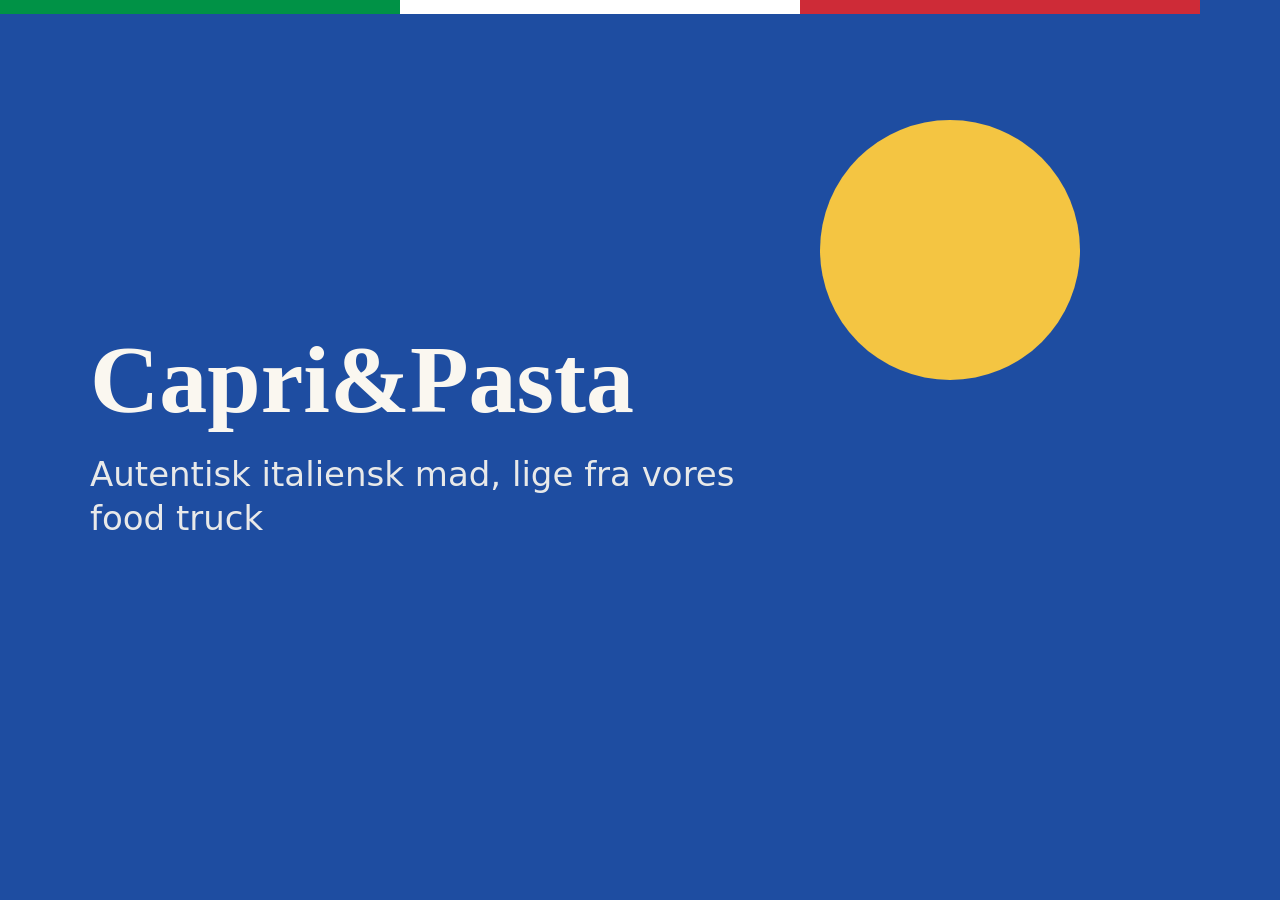
==== tools/og-template.html @ efeabfff "feat: add Open Graph sharing image and its template Co-Authored-By: Claude Fable 5.1 <noreply@anthro" ====
<!DOCTYPE html>
<html lang="da">
<head>
<meta charset="utf-8">
<title>og-image template (screenshot the viewport at 1200x630)</title>
<style>
  html, body { margin: 0; }
  body { position: relative; width: 1200px; height: 630px; overflow: hidden; background: #1e4da1; color: #faf7f0; font-family: Georgia, "Times New Roman", serif; }
  .bar { position: absolute; top: 0; left: 0; right: 0; height: 14px; background: linear-gradient(90deg, #009246 0 33.33%, #fff 33.33% 66.66%, #ce2b37 66.66% 100%); }
  .lemon { position: absolute; right: 120px; top: 120px; width: 260px; height: 260px; border-radius: 50%; background: #f4c542; }
  .wrap { position: absolute; left: 90px; bottom: 90px; max-width: 700px; }
  .name { margin: 0 0 24px; font-size: 96px; font-weight: 700; line-height: 1; }
  .tag { margin: 0; font-family: system-ui, -apple-system, "Segoe UI", Roboto, sans-serif; font-size: 34px; line-height: 1.3; opacity: 0.92; }
</style>
</head>
<body>
  <div class="bar"></div>
  <div class="lemon"></div>
  <div class="wrap">
    <p class="name">Capri&amp;Pasta</p>
    <p class="tag">Autentisk italiensk mad, lige fra vores food truck</p>
  </div>
</body>
</html>
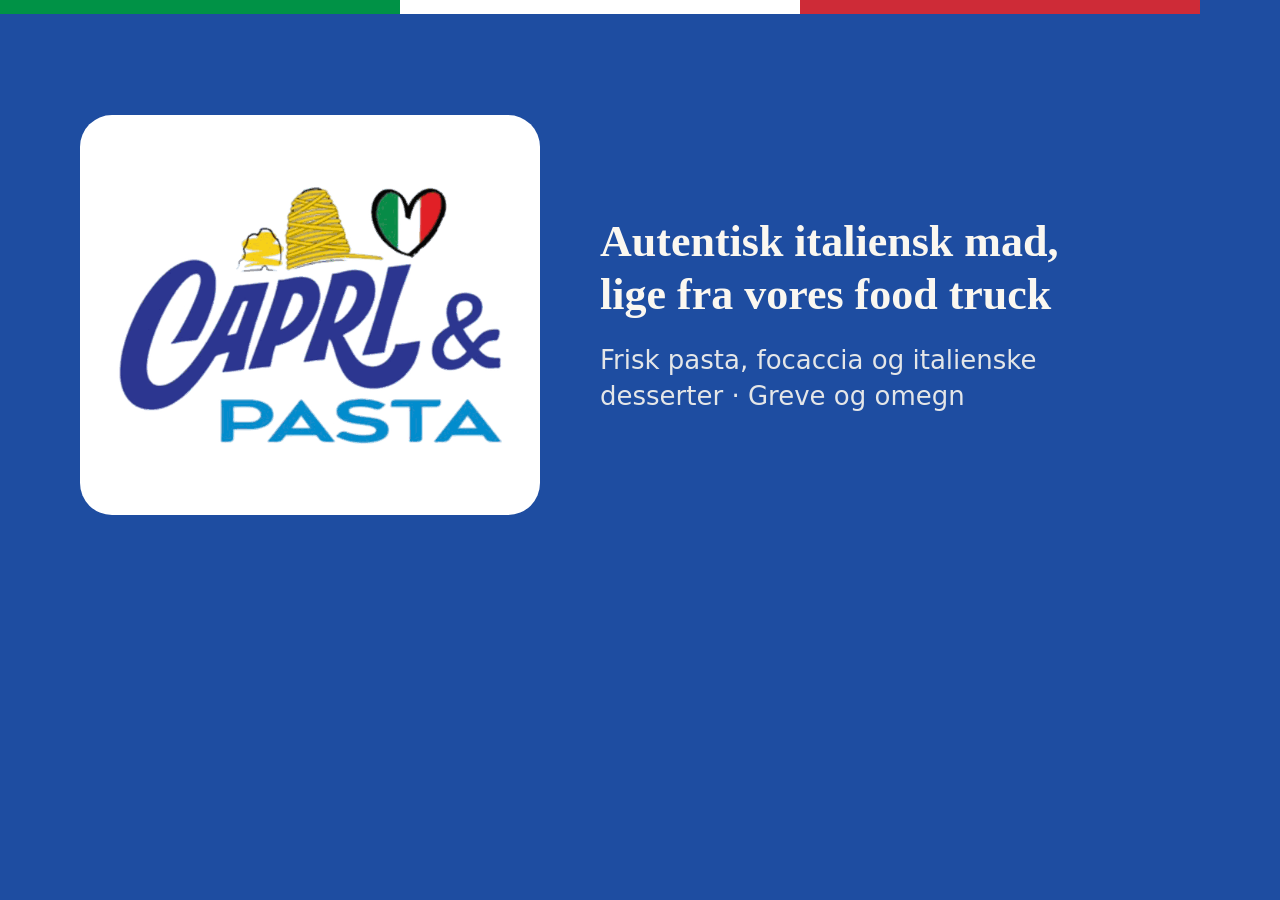
==== commit 746aca55: "feat: use the real Capri&Pasta logo in the header, favicon and sharing image Logo cut from the Faceb" ====
--- a/tools/og-template.html
+++ b/tools/og-template.html
@@ -7,18 +7,19 @@
   html, body { margin: 0; }
   body { position: relative; width: 1200px; height: 630px; overflow: hidden; background: #1e4da1; color: #faf7f0; font-family: Georgia, "Times New Roman", serif; }
   .bar { position: absolute; top: 0; left: 0; right: 0; height: 14px; background: linear-gradient(90deg, #009246 0 33.33%, #fff 33.33% 66.66%, #ce2b37 66.66% 100%); }
-  .lemon { position: absolute; right: 120px; top: 120px; width: 260px; height: 260px; border-radius: 50%; background: #f4c542; }
-  .wrap { position: absolute; left: 90px; bottom: 90px; max-width: 700px; }
-  .name { margin: 0 0 24px; font-size: 96px; font-weight: 700; line-height: 1; }
-  .tag { margin: 0; font-family: system-ui, -apple-system, "Segoe UI", Roboto, sans-serif; font-size: 34px; line-height: 1.3; opacity: 0.92; }
+  .card { position: absolute; left: 80px; top: 115px; width: 460px; height: 400px; border-radius: 32px; background: #fff; display: flex; align-items: center; justify-content: center; }
+  .card img { width: 400px; height: auto; }
+  .wrap { position: absolute; left: 600px; right: 80px; top: 50%; transform: translateY(-50%); }
+  .tag { margin: 0 0 20px; font-size: 44px; font-weight: 600; line-height: 1.2; }
+  .sub { margin: 0; font-family: system-ui, -apple-system, "Segoe UI", Roboto, sans-serif; font-size: 26px; line-height: 1.4; opacity: 0.9; }
 </style>
 </head>
 <body>
   <div class="bar"></div>
-  <div class="lemon"></div>
+  <div class="card"><img src="logo-og.png" alt=""></div>
   <div class="wrap">
-    <p class="name">Capri&amp;Pasta</p>
     <p class="tag">Autentisk italiensk mad, lige fra vores food truck</p>
+    <p class="sub">Frisk pasta, focaccia og italienske desserter · Greve og omegn</p>
   </div>
 </body>
 </html>
